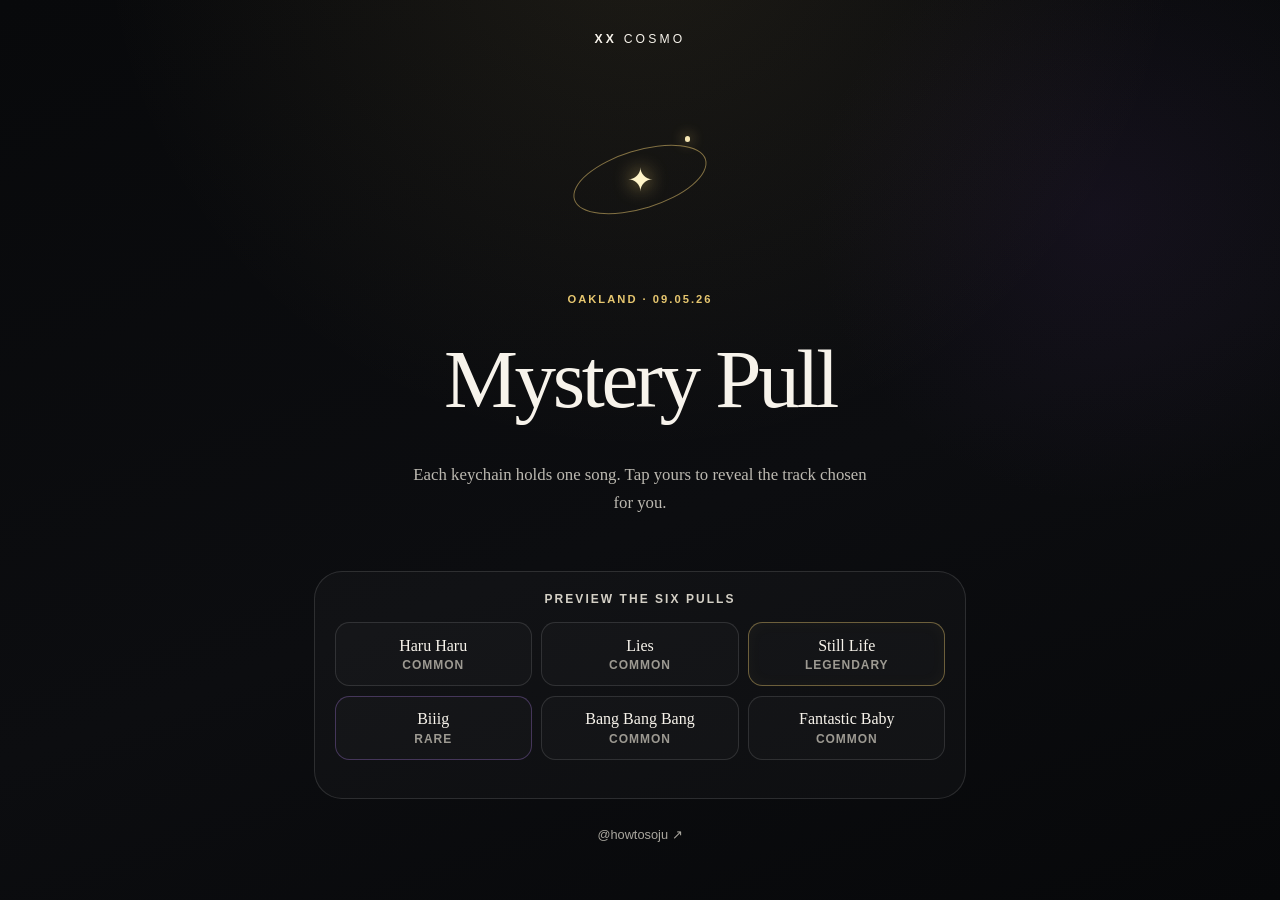
==== index.html @ 403144b4 "Build BIGBANG mystery pull site" ====
<!doctype html>
<html lang="en">
  <head>
    <meta charset="UTF-8">
    <meta name="viewport" content="width=device-width, initial-scale=1">
    <meta name="theme-color" content="#08090b">
    <meta name="description" content="A little XX COSMO Tour mystery pull, made from one VIP to another.">
    <title>BIGBANG Mystery Pull · XX COSMO Oakland</title>
    <link rel="stylesheet" href="./assets/css/styles.css">
  </head>
  <body class="home-page">
    <div class="ambient" aria-hidden="true"><span></span><span></span><span></span></div>
    <main class="home-shell">
      <p class="tour-mark" aria-label="XX COSMO">XX <span>COSMO</span></p>
      <div class="home-orbit" aria-hidden="true"><span></span></div>
      <p class="eyebrow">OAKLAND · 09.05.26</p>
      <h1>Mystery Pull</h1>
      <p class="home-intro">Each keychain holds one song. Tap yours to reveal the track chosen for you.</p>
      <section class="route-preview" aria-labelledby="preview-title">
        <h2 id="preview-title">Preview the six pulls</h2>
        <div class="route-grid">
          <a href="./haru-haru/">Haru Haru <small>Common</small></a>
          <a href="./lies/">Lies <small>Common</small></a>
          <a class="legendary-link" href="./still-life/">Still Life <small>Legendary</small></a>
          <a class="rare-link" href="./biiig/">Biiig <small>Rare</small></a>
          <a href="./bang-bang-bang/">Bang Bang Bang <small>Common</small></a>
          <a href="./fantastic-baby/">Fantastic Baby <small>Common</small></a>
        </div>
      </section>
      <a class="home-instagram" href="https://www.instagram.com/howtosoju" target="_blank" rel="noopener noreferrer">@howtosoju <span aria-hidden="true">↗</span></a>
    </main>
  </body>
</html>
---- assets/css/styles.css ----
:root {
  color-scheme: dark;
  --ink: #08090b;
  --paper: #f7f3eb;
  --gold: #e6c66f;
  --gold-pale: #f6e7b5;
  --song-accent: var(--gold);
  --line: rgba(255, 255, 255, 0.12);
  --radius-lg: 1.75rem;
  --radius-md: 1.05rem;
  font-family: Inter, ui-sans-serif, -apple-system, BlinkMacSystemFont, "Segoe UI", sans-serif;
  background: var(--ink);
}

* { box-sizing: border-box; }
html { min-width: 320px; background: var(--ink); scroll-behavior: smooth; }

body {
  margin: 0;
  min-width: 320px;
  min-height: 100vh;
  min-height: 100svh;
  color: var(--paper);
  background:
    radial-gradient(circle at 50% -10%, rgba(230, 198, 111, 0.09), transparent 34rem),
    radial-gradient(circle at 86% 24%, rgba(91, 53, 127, 0.12), transparent 18rem),
    linear-gradient(160deg, #08090b 0%, #0c0d10 56%, #07080a 100%);
  overflow-x: hidden;
}

button, a { -webkit-tap-highlight-color: transparent; }
button { font: inherit; }
a { color: inherit; }
[hidden] { display: none !important; }

.sr-only {
  position: absolute;
  width: 1px;
  height: 1px;
  padding: 0;
  margin: -1px;
  overflow: hidden;
  clip: rect(0, 0, 0, 0);
  white-space: nowrap;
  border: 0;
}

.ambient {
  position: fixed;
  inset: 0;
  z-index: -1;
  pointer-events: none;
  opacity: 0.8;
  background-image:
    radial-gradient(circle, rgba(255, 243, 198, 0.85) 0 1px, transparent 1.6px),
    radial-gradient(circle, rgba(255, 255, 255, 0.5) 0 0.7px, transparent 1.2px);
  background-position: 11px 19px, 36px 63px;
  background-size: 89px 103px, 137px 149px;
  mask-image: linear-gradient(to bottom, #000, transparent 96%);
}

.ambient span {
  position: absolute;
  width: 0.3rem;
  aspect-ratio: 1;
  border-radius: 50%;
  background: var(--gold-pale);
  box-shadow: 0 0 0.75rem 0.2rem rgba(246, 231, 181, 0.65);
  animation: twinkle 3.4s ease-in-out infinite;
}

.ambient span:nth-child(1) { top: 12%; left: 14%; }
.ambient span:nth-child(2) { top: 37%; right: 10%; animation-delay: -1.2s; }
.ambient span:nth-child(3) { top: 74%; left: 8%; animation-delay: -2.1s; }

.tour-mark {
  margin: 0;
  font-size: 0.76rem;
  font-weight: 600;
  letter-spacing: 0.26em;
  text-align: center;
  text-transform: uppercase;
}

.tour-mark span { font-weight: 400; }

.loading-screen {
  position: fixed;
  inset: 0;
  z-index: 20;
  display: grid;
  align-content: center;
  justify-items: center;
  min-height: 100svh;
  padding: 2rem;
  text-align: center;
  background:
    radial-gradient(circle at 50% 49%, rgba(230, 198, 111, 0.12), transparent 14rem),
    radial-gradient(circle at 25% 78%, rgba(106, 56, 143, 0.12), transparent 13rem),
    #08090b;
  transition: opacity 240ms ease, visibility 240ms ease;
}

.loading-screen.is-leaving { opacity: 0; visibility: hidden; }
.loading-screen .tour-mark { position: absolute; top: max(2rem, env(safe-area-inset-top)); }
.loading-copy { margin-top: 2rem; }

.loading-kicker {
  margin: 0 0 0.8rem;
  color: var(--gold-pale);
  font-family: Georgia, "Times New Roman", serif;
  font-size: clamp(1.9rem, 9vw, 3.25rem);
  font-weight: 400;
  line-height: 1.1;
  text-shadow: 0 0 1.75rem rgba(230, 198, 111, 0.36);
}

.loading-status {
  margin: 0;
  color: #d5d2ca;
  font-size: 0.78rem;
  font-weight: 600;
  letter-spacing: 0.16em;
  text-transform: uppercase;
}

.orbit-loader {
  position: relative;
  width: min(56vw, 13rem);
  aspect-ratio: 1;
  display: grid;
  place-items: center;
}

.orbit-loader::before,
.orbit-loader::after {
  content: "";
  position: absolute;
  width: 92%;
  height: 38%;
  border: 1px solid rgba(230, 198, 111, 0.58);
  border-radius: 50%;
  transform: rotate(-18deg);
  animation: orbit-breathe 2.2s ease-in-out infinite;
}

.orbit-loader::after {
  width: 66%;
  height: 24%;
  opacity: 0.45;
  transform: rotate(38deg);
  animation-delay: -0.8s;
}

.orbit-core {
  width: 0.82rem;
  aspect-ratio: 1;
  border-radius: 50%;
  background: #fff7d7;
  box-shadow: 0 0 0.7rem 0.2rem #fff, 0 0 2rem 0.65rem rgba(230, 198, 111, 0.75);
  animation: core-pulse 1.6s ease-in-out infinite;
}

.orbit-star {
  position: absolute;
  top: 28%;
  right: 11%;
  color: var(--gold-pale);
  font-size: 1.15rem;
  animation: twinkle 1.5s ease-in-out infinite;
}

.loading-foot {
  position: absolute;
  bottom: max(2.25rem, env(safe-area-inset-bottom));
  margin: 0;
  color: #8d8b85;
  font-size: 0.75rem;
  letter-spacing: 0.14em;
  text-transform: uppercase;
}

.reveal-shell {
  width: min(100%, 56rem);
  margin: 0 auto;
  padding: max(1.6rem, env(safe-area-inset-top)) 1rem max(2.5rem, env(safe-area-inset-bottom));
}

.reveal-header {
  display: flex;
  align-items: center;
  justify-content: center;
  min-height: 2rem;
  margin-bottom: 1.75rem;
}

.reveal-card { position: relative; display: grid; gap: 1.25rem; }
.intro-block { text-align: center; }

.pulled-label {
  margin: 0 0 0.85rem;
  color: var(--gold-pale);
  font-family: Georgia, "Times New Roman", serif;
  font-size: clamp(1.2rem, 5vw, 1.6rem);
  font-weight: 400;
  letter-spacing: 0.1em;
  text-transform: uppercase;
  text-shadow: 0 0 1.2rem rgba(230, 198, 111, 0.44);
}

.rarity-badge {
  display: inline-flex;
  align-items: center;
  min-height: 2rem;
  margin-bottom: 1rem;
  padding: 0.42rem 0.9rem;
  border: 1px solid rgba(246, 231, 181, 0.32);
  border-radius: 999px;
  color: #f9f3df;
  background: rgba(255, 255, 255, 0.055);
  box-shadow: inset 0 0 1rem rgba(230, 198, 111, 0.05);
  font-size: 0.75rem;
  font-weight: 700;
  letter-spacing: 0.12em;
}

[data-rarity="rare"] .rarity-badge {
  border-color: rgba(202, 158, 255, 0.52);
  background: linear-gradient(135deg, rgba(106, 68, 145, 0.92), rgba(151, 102, 194, 0.72));
  box-shadow: 0 0 1.7rem rgba(151, 102, 194, 0.34);
}

[data-rarity="legendary"] .rarity-badge {
  border-color: rgba(255, 223, 134, 0.68);
  color: #fff8db;
  background: linear-gradient(135deg, rgba(111, 78, 20, 0.76), rgba(190, 137, 37, 0.45));
  box-shadow: 0 0 2rem rgba(231, 185, 65, 0.36), inset 0 0 1rem rgba(255, 240, 176, 0.12);
}

.song-title {
  max-width: 22rem;
  margin: 0 auto;
  color: #fffdfa;
  font-family: Georgia, "Times New Roman", serif;
  font-size: clamp(2.7rem, 13vw, 5.2rem);
  font-style: italic;
  font-weight: 400;
  line-height: 0.98;
  letter-spacing: -0.05em;
  text-wrap: balance;
}

.artist {
  margin: 0.7rem 0 0;
  color: #dcdad5;
  font-size: 0.75rem;
  font-weight: 700;
  letter-spacing: 0.2em;
}

.artwork-wrap {
  position: relative;
  width: 100%;
  max-width: 33rem;
  margin: 0 auto;
  isolation: isolate;
}

.artwork-wrap::before {
  content: "";
  position: absolute;
  z-index: -1;
  inset: 8%;
  border-radius: 2rem;
  background: var(--song-accent);
  opacity: 0.13;
  filter: blur(2.2rem);
}

[data-rarity="rare"] .artwork-wrap::before { opacity: 0.24; }
[data-rarity="legendary"] .artwork-wrap::before { opacity: 0.32; filter: blur(2.6rem); }

.artwork-frame {
  position: relative;
  overflow: hidden;
  aspect-ratio: 1;
  padding: 0.42rem;
  border: 1px solid color-mix(in srgb, var(--song-accent) 54%, transparent);
  border-radius: var(--radius-lg);
  background: linear-gradient(145deg, rgba(255, 255, 255, 0.12), rgba(255, 255, 255, 0.025));
  box-shadow: 0 1.25rem 4rem rgba(0, 0, 0, 0.52);
}

.artwork-frame img {
  display: block;
  width: 100%;
  height: 100%;
  object-fit: cover;
  border-radius: calc(var(--radius-lg) - 0.42rem);
}

.burst { position: absolute; inset: -0.7rem; z-index: 2; pointer-events: none; }
.burst span { position: absolute; color: var(--gold-pale); opacity: 0; }
.burst span:nth-child(1) { top: -0.25rem; left: 14%; font-size: 1.4rem; }
.burst span:nth-child(2) { top: 8%; right: -0.15rem; font-size: 0.8rem; }
.burst span:nth-child(3) { top: 44%; left: -0.2rem; font-size: 0.9rem; }
.burst span:nth-child(4) { right: 1%; bottom: 12%; font-size: 1.35rem; }
.burst span:nth-child(5) { bottom: -0.2rem; left: 28%; font-size: 0.72rem; }
.burst span:nth-child(6) { top: 24%; right: 12%; font-size: 0.58rem; }

.button-stack { display: grid; gap: 0.75rem; }

.button {
  display: inline-flex;
  align-items: center;
  justify-content: center;
  gap: 0.7rem;
  width: 100%;
  min-height: 3.4rem;
  padding: 0.8rem 1.1rem;
  border: 1px solid transparent;
  border-radius: var(--radius-md);
  font-size: 0.88rem;
  font-weight: 750;
  letter-spacing: 0.04em;
  text-decoration: none;
  cursor: pointer;
  transition: transform 180ms ease, filter 180ms ease, border-color 180ms ease;
}

.button:active { transform: scale(0.985); }
.button:focus-visible { outline: 3px solid #fff; outline-offset: 3px; }
.button svg { width: 1.18rem; height: 1.18rem; flex: 0 0 auto; }
.button-spotify { color: #07170d; background: #55d87a; box-shadow: 0 0.8rem 2.25rem rgba(70, 215, 114, 0.13); }
.button-youtube { color: #f5f2eb; border-color: rgba(230, 198, 111, 0.32); background: rgba(255, 255, 255, 0.035); }

.keepsake,
.replay-card,
.social-card {
  position: relative;
  overflow: hidden;
  padding: 1.6rem 1.25rem;
  border: 1px solid var(--line);
  border-radius: var(--radius-lg);
  background: linear-gradient(145deg, rgba(255, 255, 255, 0.055), rgba(255, 255, 255, 0.018));
  box-shadow: 0 1rem 3rem rgba(0, 0, 0, 0.22);
  text-align: center;
}

.keepsake::before {
  content: "";
  position: absolute;
  inset: 0 auto 0 0;
  width: 2px;
  background: linear-gradient(transparent, var(--song-accent), transparent);
  opacity: 0.78;
}

.section-kicker {
  margin: 0 0 0.65rem;
  color: var(--gold);
  font-size: 0.75rem;
  font-weight: 700;
  letter-spacing: 0.18em;
  text-transform: uppercase;
}

.keepsake h2,
.replay-card h2,
.social-card h2 {
  margin: 0;
  color: #fffdf7;
  font-family: Georgia, "Times New Roman", serif;
  font-size: 1.4rem;
  font-weight: 400;
  letter-spacing: 0.03em;
}

.event-date { margin: 0.35rem 0 1.2rem; color: #bbb8b0; font-size: 0.82rem; letter-spacing: 0.08em; text-transform: uppercase; }
.thank-you { max-width: 30rem; margin: 0 auto; color: #d3d0c8; font-family: Georgia, "Times New Roman", serif; font-size: 1rem; line-height: 1.65; }
.thank-you span { display: block; margin-bottom: 0.2rem; color: var(--gold-pale); font-style: italic; }
.replay-card p,
.social-card p { margin: 0.7rem 0 1.2rem; color: #bdbab4; font-size: 0.9rem; line-height: 1.55; }

.button-replay {
  color: #fff;
  border-color: color-mix(in srgb, var(--song-accent) 50%, rgba(255, 255, 255, 0.2));
  background: color-mix(in srgb, var(--song-accent) 24%, rgba(255, 255, 255, 0.04));
}

.social-actions { display: grid; gap: 0.75rem; }
.button-share { color: #f7f3ea; border-color: rgba(230, 198, 111, 0.36); background: transparent; }
.button-instagram { color: #1b1012; background: linear-gradient(135deg, #f3b4a9, #e899a9); }
.share-status { min-height: 1.25rem; margin: 0.7rem 0 0 !important; color: var(--gold-pale) !important; font-size: 0.78rem !important; }
.footer-note { margin: 1.5rem 0 0; color: #77756f; font-family: Georgia, "Times New Roman", serif; font-size: 0.82rem; font-style: italic; text-align: center; }

.is-revealing .pulled-label,
.is-revealing .rarity-badge,
.is-revealing .song-title,
.is-revealing .artist,
.is-revealing .artwork-wrap,
.is-revealing .button-stack,
.is-revealing .keepsake,
.is-revealing .replay-card,
.is-revealing .social-card,
.is-revealing .footer-note {
  opacity: 0;
  transform: translateY(0.8rem);
  animation: reveal-up 700ms cubic-bezier(0.22, 1, 0.36, 1) forwards;
}

.is-revealing .rarity-badge { animation-delay: 130ms; }
.is-revealing .song-title { animation-delay: 220ms; }
.is-revealing .artist { animation-delay: 290ms; }
.is-revealing .artwork-wrap { animation-delay: 360ms; }
.is-revealing .button-stack { animation-delay: 450ms; }
.is-revealing .keepsake { animation-delay: 520ms; }
.is-revealing .replay-card { animation-delay: 580ms; }
.is-revealing .social-card { animation-delay: 640ms; }
.is-revealing .footer-note { animation-delay: 690ms; }
.is-revealing .burst span { animation: burst 900ms 430ms cubic-bezier(0.22, 1, 0.36, 1) forwards; }
[data-rarity="common"] .is-revealing .burst span:nth-child(n+5) { display: none; }
[data-rarity="legendary"] .is-revealing .artwork-wrap { animation-name: reveal-up, legendary-glow; animation-duration: 700ms, 3.2s; animation-delay: 360ms, 1.1s; animation-iteration-count: 1, infinite; }

.home-shell {
  display: grid;
  justify-items: center;
  width: min(100%, 43rem);
  min-height: 100svh;
  margin: 0 auto;
  padding: max(2rem, env(safe-area-inset-top)) 1.1rem max(2.5rem, env(safe-area-inset-bottom));
  text-align: center;
}

.home-orbit { position: relative; display: grid; place-items: center; width: 8.5rem; aspect-ratio: 1; margin: 3rem 0 1.7rem; }
.home-orbit::before { content: ""; position: absolute; width: 100%; height: 42%; border: 1px solid rgba(230, 198, 111, 0.52); border-radius: 50%; transform: rotate(-17deg); }
.home-orbit::after { content: "✦"; color: #fff4c9; font-size: 2rem; text-shadow: 0 0 1.2rem var(--gold); }
.home-orbit span { position: absolute; top: 18%; right: 13%; width: 0.32rem; aspect-ratio: 1; border-radius: 50%; background: var(--gold-pale); box-shadow: 0 0 0.8rem var(--gold); }
.home-page .eyebrow { margin: 0; color: var(--gold); font-size: 0.7rem; font-weight: 700; letter-spacing: 0.18em; }
.home-page h1 { margin: 0.5rem 0 0; font-family: Georgia, "Times New Roman", serif; font-size: clamp(2.8rem, 14vw, 5.2rem); font-weight: 400; letter-spacing: -0.04em; }
.home-intro { max-width: 29rem; margin: 1rem 0 2.3rem; color: #bcb9b1; font-family: Georgia, "Times New Roman", serif; font-size: 1.05rem; line-height: 1.65; }
.route-preview { width: 100%; padding: 1.25rem; border: 1px solid var(--line); border-radius: var(--radius-lg); background: rgba(255,255,255,0.025); }
.route-preview h2 { margin: 0 0 1rem; color: #d4d0c6; font-size: 0.75rem; letter-spacing: 0.17em; text-transform: uppercase; }
.route-grid { display: grid; grid-template-columns: 1fr 1fr; gap: 0.6rem; }
.route-grid a { display: grid; align-content: center; min-height: 4rem; padding: 0.7rem; border: 1px solid var(--line); border-radius: 0.9rem; background: rgba(255,255,255,0.02); font-family: Georgia, "Times New Roman", serif; text-decoration: none; }
.route-grid small { margin-top: 0.22rem; color: #9d9a92; font-family: Inter, ui-sans-serif, sans-serif; font-size: 0.75rem; font-weight: 700; letter-spacing: 0.08em; text-transform: uppercase; }
.route-grid .rare-link { border-color: rgba(156,114,207,0.36); }
.route-grid .legendary-link { border-color: rgba(230,198,111,0.42); box-shadow: inset 0 0 1rem rgba(230,198,111,0.04); }
.home-instagram { margin-top: 1.75rem; color: #aaa79f; font-size: 0.8rem; text-decoration: none; }

@keyframes twinkle { 0%, 100% { opacity: 0.3; transform: scale(0.75); } 50% { opacity: 1; transform: scale(1.25); } }
@keyframes orbit-breathe { 0%, 100% { opacity: 0.28; transform: rotate(-18deg) scale(0.94); } 50% { opacity: 0.9; transform: rotate(-18deg) scale(1.03); } }
@keyframes core-pulse { 0%, 100% { transform: scale(0.75); opacity: 0.7; } 50% { transform: scale(1.15); opacity: 1; } }
@keyframes reveal-up { to { opacity: 1; transform: translateY(0); } }
@keyframes burst { 0% { opacity: 0; transform: scale(0.1) rotate(-20deg); } 35% { opacity: 1; } 100% { opacity: 0.65; transform: scale(1) rotate(8deg); } }
@keyframes legendary-glow { 0%, 100% { filter: drop-shadow(0 0 0.2rem rgba(244,202,97,0.08)); } 50% { filter: drop-shadow(0 0 1rem rgba(244,202,97,0.3)); } }

@media (hover: hover) {
  .button:hover { transform: translateY(-2px); filter: brightness(1.06); }
  .route-grid a:hover { border-color: rgba(230, 198, 111, 0.5); background: rgba(255,255,255,0.045); }
  .home-instagram:hover { color: var(--gold-pale); }
}

@media (min-width: 46rem) {
  .reveal-shell { padding-top: 2.2rem; }
  .reveal-card { grid-template-columns: minmax(0, 1.08fr) minmax(17rem, 0.92fr); align-items: start; gap: 1.4rem; }
  .intro-block { grid-column: 1 / -1; margin-bottom: 0.35rem; }
  .artwork-wrap { grid-column: 1; grid-row: 2 / span 2; }
  .button-stack { grid-column: 2; grid-row: 2; align-self: end; }
  .keepsake { grid-column: 2; grid-row: 3; }
  .replay-card { grid-column: 1; }
  .social-card { grid-column: 2; }
  .footer-note { grid-column: 1 / -1; }
  .song-title { max-width: none; }
}

@media (min-width: 35rem) {
  .social-actions { grid-template-columns: 1fr 1fr; }
  .route-grid { grid-template-columns: repeat(3, 1fr); }
}

@media (prefers-reduced-motion: reduce) {
  html { scroll-behavior: auto; }
  *, *::before, *::after { animation-duration: 1ms !important; animation-delay: 0ms !important; animation-iteration-count: 1 !important; transition-duration: 1ms !important; }
}
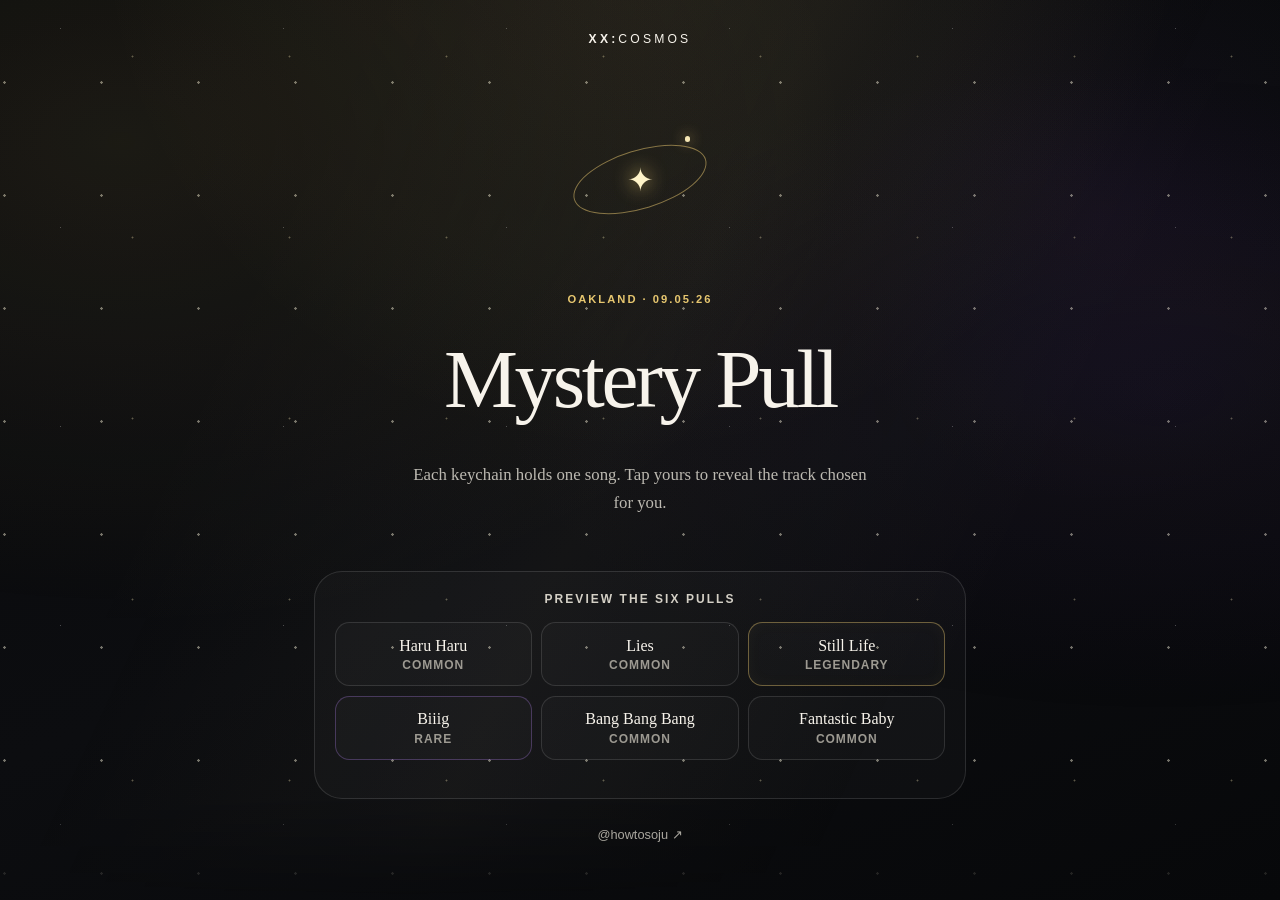
==== commit 02898aa6: "Enhance cosmic background and update site copy" ====
--- a/index.html
+++ b/index.html
@@ -4,14 +4,14 @@
     <meta charset="UTF-8">
     <meta name="viewport" content="width=device-width, initial-scale=1">
     <meta name="theme-color" content="#08090b">
-    <meta name="description" content="A little XX COSMO Tour mystery pull, made from one VIP to another.">
-    <title>BIGBANG Mystery Pull · XX COSMO Oakland</title>
+    <meta name="description" content="A little XX:COSMOS Tour mystery pull, made from one VIP to another.">
+    <title>BIGBANG Mystery Pull · XX:COSMOS Oakland</title>
     <link rel="stylesheet" href="./assets/css/styles.css">
   </head>
   <body class="home-page">
-    <div class="ambient" aria-hidden="true"><span></span><span></span><span></span></div>
+    <div class="ambient" aria-hidden="true"><span></span><span></span><span></span><span></span><span></span><span></span><span></span><span></span><span></span></div>
     <main class="home-shell">
-      <p class="tour-mark" aria-label="XX COSMO">XX <span>COSMO</span></p>
+      <p class="tour-mark" aria-label="XX:COSMOS">XX:<span>COSMOS</span></p>
       <div class="home-orbit" aria-hidden="true"><span></span></div>
       <p class="eyebrow">OAKLAND · 09.05.26</p>
       <h1>Mystery Pull</h1>
--- a/assets/css/styles.css
+++ b/assets/css/styles.css
@@ -5,6 +5,10 @@
   --gold: #e6c66f;
   --gold-pale: #f6e7b5;
   --song-accent: var(--gold);
+  --cosmic-haze-primary: rgba(230, 198, 111, 0.1);
+  --cosmic-haze-secondary: rgba(91, 53, 127, 0.1);
+  --cosmic-sparkle: #f6e7b5;
+  --star-opacity: 0.48;
   --line: rgba(255, 255, 255, 0.12);
   --radius-lg: 1.75rem;
   --radius-md: 1.05rem;
@@ -22,10 +26,24 @@
   min-height: 100svh;
   color: var(--paper);
   background:
-    radial-gradient(circle at 50% -10%, rgba(230, 198, 111, 0.09), transparent 34rem),
-    radial-gradient(circle at 86% 24%, rgba(91, 53, 127, 0.12), transparent 18rem),
+    radial-gradient(circle at 50% -10%, var(--cosmic-haze-primary), transparent 34rem),
+    radial-gradient(circle at 86% 24%, var(--cosmic-haze-secondary), transparent 18rem),
     linear-gradient(160deg, #08090b 0%, #0c0d10 56%, #07080a 100%);
   overflow-x: hidden;
+}
+
+body[data-rarity="rare"] {
+  --cosmic-haze-primary: rgba(230, 198, 111, 0.09);
+  --cosmic-haze-secondary: rgba(142, 86, 190, 0.18);
+  --cosmic-sparkle: #ddc3ff;
+  --star-opacity: 0.56;
+}
+
+body[data-rarity="legendary"] {
+  --cosmic-haze-primary: rgba(244, 202, 97, 0.17);
+  --cosmic-haze-secondary: rgba(167, 114, 26, 0.12);
+  --cosmic-sparkle: #fff0b6;
+  --star-opacity: 0.64;
 }
 
 button, a { -webkit-tap-highlight-color: transparent; }
@@ -48,30 +66,71 @@
 .ambient {
   position: fixed;
   inset: 0;
-  z-index: -1;
+  z-index: 0;
+  overflow: hidden;
   pointer-events: none;
-  opacity: 0.8;
+  contain: strict;
+  mask-image: linear-gradient(to bottom, #000 0%, #000 88%, transparent 100%);
+}
+
+.ambient::before,
+.ambient::after {
+  content: "";
+  position: absolute;
+  inset: -12%;
+  pointer-events: none;
+  will-change: transform, opacity;
+}
+
+.ambient::before {
   background-image:
-    radial-gradient(circle, rgba(255, 243, 198, 0.85) 0 1px, transparent 1.6px),
-    radial-gradient(circle, rgba(255, 255, 255, 0.5) 0 0.7px, transparent 1.2px);
-  background-position: 11px 19px, 36px 63px;
-  background-size: 89px 103px, 137px 149px;
-  mask-image: linear-gradient(to bottom, #000, transparent 96%);
+    radial-gradient(circle, rgba(255, 249, 226, 0.92) 0 1px, transparent 1.5px),
+    radial-gradient(circle, rgba(246, 231, 181, 0.74) 0 0.75px, transparent 1.2px),
+    radial-gradient(circle, rgba(255, 255, 255, 0.55) 0 0.55px, transparent 1px);
+  background-position: 13px 21px, 51px 74px, 103px 37px;
+  background-size: 97px 113px, 157px 181px, 223px 199px;
+  opacity: var(--star-opacity);
+  animation: starfield-drift 72s linear infinite, starfield-pulse 11s ease-in-out infinite;
+}
+
+.ambient::after {
+  inset: -28%;
+  background:
+    radial-gradient(ellipse at 24% 28%, var(--cosmic-haze-primary), transparent 34%),
+    radial-gradient(ellipse at 76% 46%, var(--cosmic-haze-secondary), transparent 31%),
+    linear-gradient(115deg, transparent 32%, rgba(246, 231, 181, 0.045) 49%, transparent 66%);
+  opacity: 0.86;
+  animation: cosmic-haze 24s ease-in-out infinite alternate;
 }
 
 .ambient span {
   position: absolute;
-  width: 0.3rem;
+  width: var(--spark-size, 0.24rem);
   aspect-ratio: 1;
-  border-radius: 50%;
-  background: var(--gold-pale);
-  box-shadow: 0 0 0.75rem 0.2rem rgba(246, 231, 181, 0.65);
-  animation: twinkle 3.4s ease-in-out infinite;
-}
-
-.ambient span:nth-child(1) { top: 12%; left: 14%; }
-.ambient span:nth-child(2) { top: 37%; right: 10%; animation-delay: -1.2s; }
-.ambient span:nth-child(3) { top: 74%; left: 8%; animation-delay: -2.1s; }
+  border-radius: 45%;
+  background: var(--cosmic-sparkle);
+  box-shadow: 0 0 0.7rem 0.16rem color-mix(in srgb, var(--cosmic-sparkle) 66%, transparent);
+  opacity: 0;
+  transform: rotate(45deg);
+  will-change: transform, opacity;
+  animation: sparkle-drift var(--spark-duration, 9s) ease-in-out var(--spark-delay, 0s) infinite;
+}
+
+.ambient span:nth-child(1) { top: 10%; left: 13%; --spark-size: 0.2rem; --spark-duration: 9.5s; --spark-delay: -2s; }
+.ambient span:nth-child(2) { top: 22%; right: 9%; --spark-size: 0.3rem; --spark-duration: 12s; --spark-delay: -7s; }
+.ambient span:nth-child(3) { top: 38%; left: 7%; --spark-size: 0.18rem; --spark-duration: 10.5s; --spark-delay: -4s; }
+.ambient span:nth-child(4) { top: 51%; right: 13%; --spark-size: 0.22rem; --spark-duration: 13s; --spark-delay: -9s; }
+.ambient span:nth-child(5) { top: 67%; left: 16%; --spark-size: 0.28rem; --spark-duration: 11s; --spark-delay: -5.5s; }
+.ambient span:nth-child(6) { top: 82%; right: 8%; --spark-size: 0.17rem; --spark-duration: 12.5s; --spark-delay: -1s; }
+.ambient span:nth-child(7) { top: 31%; left: 28%; --spark-size: 0.16rem; --spark-duration: 14s; --spark-delay: -8s; }
+.ambient span:nth-child(8) { top: 59%; right: 27%; --spark-size: 0.34rem; --spark-duration: 13.5s; --spark-delay: -3s; }
+.ambient span:nth-child(9) { top: 74%; left: 39%; --spark-size: 0.21rem; --spark-duration: 10s; --spark-delay: -6s; }
+
+[data-rarity="common"] .ambient span:nth-child(n+7) { display: none; }
+[data-rarity="rare"] .ambient span:nth-child(9) { display: none; }
+[data-rarity="rare"] .ambient span:nth-child(even) { background: #cba2f4; }
+[data-rarity="legendary"] .ambient span:nth-child(8),
+[data-rarity="legendary"] .ambient span:nth-child(9) { box-shadow: 0 0 1rem 0.26rem rgba(244, 202, 97, 0.72); }
 
 .tour-mark {
   margin: 0;
@@ -97,7 +156,7 @@
   background:
     radial-gradient(circle at 50% 49%, rgba(230, 198, 111, 0.12), transparent 14rem),
     radial-gradient(circle at 25% 78%, rgba(106, 56, 143, 0.12), transparent 13rem),
-    #08090b;
+    rgba(8, 9, 11, 0.92);
   transition: opacity 240ms ease, visibility 240ms ease;
 }
 
@@ -181,6 +240,8 @@
 }
 
 .reveal-shell {
+  position: relative;
+  z-index: 1;
   width: min(100%, 56rem);
   margin: 0 auto;
   padding: max(1.6rem, env(safe-area-inset-top)) 1rem max(2.5rem, env(safe-area-inset-bottom));
@@ -223,6 +284,16 @@
   font-weight: 700;
   letter-spacing: 0.12em;
 }
+
+.rarity-badge::before,
+.rarity-badge::after {
+  color: var(--song-accent);
+  font-size: 0.78rem;
+}
+
+.rarity-badge::before { content: "✦"; margin-right: 0.45rem; }
+.rarity-badge::after { content: "✦"; margin-left: 0.45rem; }
+[data-rarity="legendary"] .rarity-badge::before { content: "♛"; }
 
 [data-rarity="rare"] .rarity-badge {
   border-color: rgba(202, 158, 255, 0.52);
@@ -388,7 +459,7 @@
   background: color-mix(in srgb, var(--song-accent) 24%, rgba(255, 255, 255, 0.04));
 }
 
-.social-actions { display: grid; gap: 0.75rem; }
+.social-actions { display: grid; gap: 0.75rem; margin-top: 1.2rem; }
 .button-share { color: #f7f3ea; border-color: rgba(230, 198, 111, 0.36); background: transparent; }
 .button-instagram { color: #1b1012; background: linear-gradient(135deg, #f3b4a9, #e899a9); }
 .share-status { min-height: 1.25rem; margin: 0.7rem 0 0 !important; color: var(--gold-pale) !important; font-size: 0.78rem !important; }
@@ -423,6 +494,8 @@
 [data-rarity="legendary"] .is-revealing .artwork-wrap { animation-name: reveal-up, legendary-glow; animation-duration: 700ms, 3.2s; animation-delay: 360ms, 1.1s; animation-iteration-count: 1, infinite; }
 
 .home-shell {
+  position: relative;
+  z-index: 1;
   display: grid;
   justify-items: center;
   width: min(100%, 43rem);
@@ -449,6 +522,10 @@
 .home-instagram { margin-top: 1.75rem; color: #aaa79f; font-size: 0.8rem; text-decoration: none; }
 
 @keyframes twinkle { 0%, 100% { opacity: 0.3; transform: scale(0.75); } 50% { opacity: 1; transform: scale(1.25); } }
+@keyframes starfield-drift { from { transform: translate3d(-1.5%, -1%, 0); } to { transform: translate3d(2%, 1.5%, 0); } }
+@keyframes starfield-pulse { 0%, 100% { opacity: 0.34; } 50% { opacity: var(--star-opacity); } }
+@keyframes cosmic-haze { 0% { transform: translate3d(-2%, -1%, 0) scale(0.98); } 100% { transform: translate3d(2.5%, 1.5%, 0) scale(1.04); } }
+@keyframes sparkle-drift { 0% { opacity: 0.1; transform: translate3d(0, 0.65rem, 0) rotate(38deg) scale(0.7); } 48% { opacity: 0.82; } 58% { opacity: 0.38; } 72% { opacity: 0.7; } 100% { opacity: 0.1; transform: translate3d(0.5rem, -1.2rem, 0) rotate(52deg) scale(1); } }
 @keyframes orbit-breathe { 0%, 100% { opacity: 0.28; transform: rotate(-18deg) scale(0.94); } 50% { opacity: 0.9; transform: rotate(-18deg) scale(1.03); } }
 @keyframes core-pulse { 0%, 100% { transform: scale(0.75); opacity: 0.7; } 50% { transform: scale(1.15); opacity: 1; } }
 @keyframes reveal-up { to { opacity: 1; transform: translateY(0); } }
@@ -482,4 +559,10 @@
 @media (prefers-reduced-motion: reduce) {
   html { scroll-behavior: auto; }
   *, *::before, *::after { animation-duration: 1ms !important; animation-delay: 0ms !important; animation-iteration-count: 1 !important; transition-duration: 1ms !important; }
-}
+  .ambient::before,
+  .ambient::after,
+  .ambient span { animation: none !important; }
+  .ambient::before { opacity: 0.42; }
+  .ambient::after { opacity: 0.62; }
+  .ambient span { opacity: 0.34; transform: rotate(45deg); }
+}
